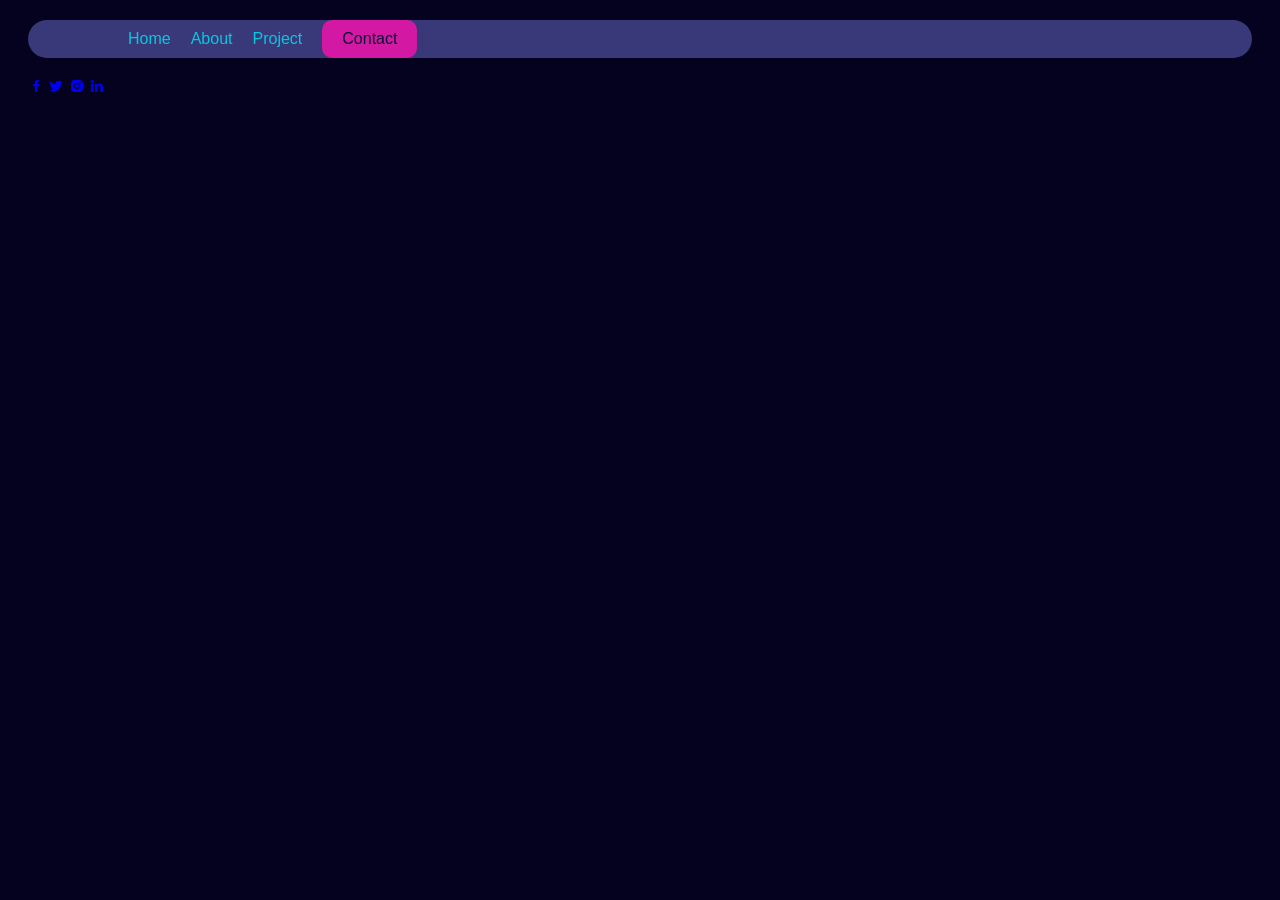
==== index.html @ 76672301 "html32" ====
<!DOCTYPE html>
<html lang="en">
    <head>
        <title>Website</title>
<link rel="stylesheet" href="style.css">
 <link href="https://unpkg.com/boxicons@2.1.4/css/boxicons.min.css" rel="stylesheet">
    <link rel="stylesheet" href="style.css">
    </head>
<Body>
        <header>
     <nav>
            <a class="nav" href="index.html">Home</a>
            <a class="nav" href="about.html">About</a>
            <a class="nav" href="project.html">Project</a>
               <a class="contact-button" href="contact.html">Contact</a>
     </nav>
     </header>
       <main>
            <section class="home" id="home">
                <div class="home-content">
                    <h3></h3>
                    <h1></h1>
                    
                </div>
                <div class="social-media">
                    <a href="#"><i class='bx bxl-facebook'></i></a>
                      <a href="#"><i class='bx bxl-twitter'></i></a>
                        <a href="#"><i class='bx bxl-instagram-alt'></i></a>
                          <a href="#"><i class='bx bxl-linkedin'></i></a>
                </div>
            </section>


        </main>
        




    </Body>
</html>



     

</Body>
</html>
---- style.css ----
*{
    font-family: sans-serif;
}
body{
    background-color: rgb(5, 2, 31);
}
main{
    margin-left: 20px;
    margin-right: 20px;
}
.logo{
    width: 200px;
    height: 200px;
transition: all 0.5ms ease-in-out;
filter: brightness(10%);
}
.logo:hover{
    size-adjust: 50cm;
    filter: brightness(200%);

}
nav{
    display: flex;
    align-items: center;
    margin-right: 50px;
    margin-left: 50px;
    gap: 20px;

}

header{
    display: flex;
    justify-content: space-between;
    align-items: center;
    background-color: rgb(57, 57, 121);
    margin-right: 20px;
    margin-left: 20px;
    margin-top: 20px;
    border-radius: 40px;
    padding-left: 50px;
    padding-right: 50px;


}
.nav{
    color: rgb(8, 199, 224);
    text-decoration: none;
    transition: all 0.4s ease-in-out;


}
.contact-button:hover{
    background-color: rgb(23, 126, 211);
}
.contact-button{
    background-color: rgb(211, 25, 164);
    color:rgb(4, 16, 51);
    padding: 10px 20px;
    border-radius: 10px;
    text-decoration: none;
    transition: all 0.5s ease-in-out;
}
.nav:hover{
    text-decoration: solid;
border-radius: 10px;
padding-right: 20px;
padding-left: 20px;
}
#menu-icon{
    font-size: 3.6rem;
    color: var(--text-color);
    display: none;
}
    
    
    
    
    
    
    
    
    
    
    
    
    
    
    
    ;
}
---- style.css ----
*{
    font-family: sans-serif;
}
body{
    background-color: rgb(5, 2, 31);
}
main{
    margin-left: 20px;
    margin-right: 20px;
}
.logo{
    width: 200px;
    height: 200px;
transition: all 0.5ms ease-in-out;
filter: brightness(10%);
}
.logo:hover{
    size-adjust: 50cm;
    filter: brightness(200%);

}
nav{
    display: flex;
    align-items: center;
    margin-right: 50px;
    margin-left: 50px;
    gap: 20px;

}

header{
    display: flex;
    justify-content: space-between;
    align-items: center;
    background-color: rgb(57, 57, 121);
    margin-right: 20px;
    margin-left: 20px;
    margin-top: 20px;
    border-radius: 40px;
    padding-left: 50px;
    padding-right: 50px;


}
.nav{
    color: rgb(8, 199, 224);
    text-decoration: none;
    transition: all 0.4s ease-in-out;


}
.contact-button:hover{
    background-color: rgb(23, 126, 211);
}
.contact-button{
    background-color: rgb(211, 25, 164);
    color:rgb(4, 16, 51);
    padding: 10px 20px;
    border-radius: 10px;
    text-decoration: none;
    transition: all 0.5s ease-in-out;
}
.nav:hover{
    text-decoration: solid;
border-radius: 10px;
padding-right: 20px;
padding-left: 20px;
}
#menu-icon{
    font-size: 3.6rem;
    color: var(--text-color);
    display: none;
}
    
    
    
    
    
    
    
    
    
    
    
    
    
    
    
    ;
}
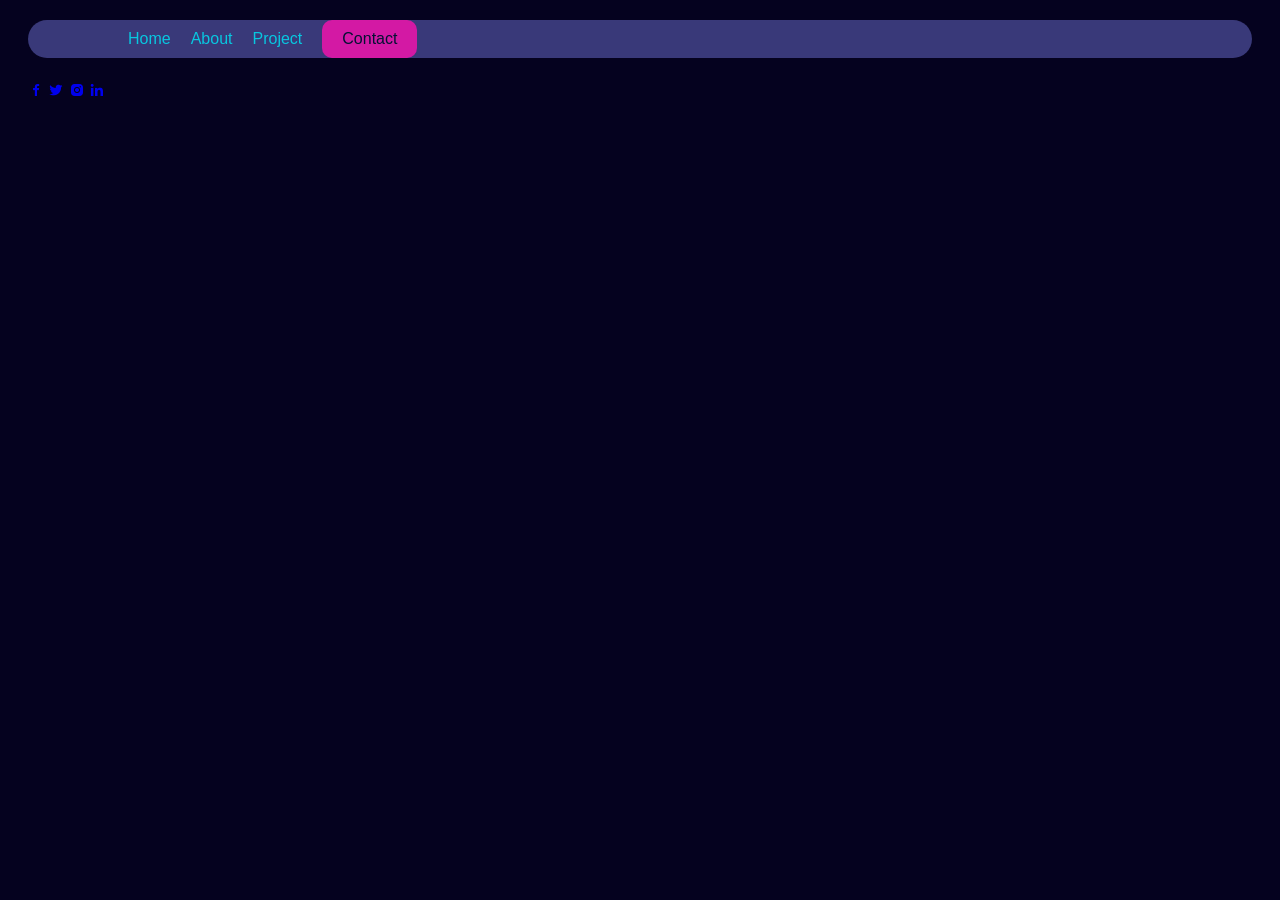
==== commit 42500501: "created the  projects.html and styled,add three images" ====
--- a/index.html
+++ b/index.html
@@ -30,6 +30,8 @@
                 </div>
             </section>
 
+            
+
 
         </main>
         
--- a/style.css
+++ b/style.css
@@ -71,20 +71,55 @@
     color: var(--text-color);
     display: none;
 }
-    
-    
-    
-    
-    
-    
-    
-    
-    
-    
-    
-    
-    
-    
-    
-    ;
+
+ #projects-title{
+    color: rgb(138, 177, 67);
+    text-align: center;
+    margin-top: 50px;
+    font-size: 3rem;
+    font-weight: 20px;
+}
+
+h3{
+    color: rgb(12, 230, 12);
+    font-size: 1.5rem;
+}
+
+p{
+    color: lightgreen;
+}
+
+.project-image{
+    border-radius: 500px;
+    width: 20vw;
+    float:left;
+    margin-right: 10px;
+}
+
+.project-content{
+    display: flex;
+    flex-direction: row;
+}
+
+.project-card{
+    border: 5px solid transparent;
+    border-color: green;
+    margin: 30px;
+    background-color: darkgray;
+    border-radius: 50px;
+    padding: 15px;
+}
+
+.project-card:hover{
+    transform: scale(1.05);
+    box-shadow: 0 10px 20px 0 rgba(0, 255, 0, 0.5);
+    cursor: pointer;
+    transition: all 0.3s ease-in-out;
+    background-color: green;
+    p{
+        color: white;
+    }
+    h3{
+        color: white;
+    }
 }
--- a/style.css
+++ b/style.css
@@ -71,20 +71,55 @@
     color: var(--text-color);
     display: none;
 }
-    
-    
-    
-    
-    
-    
-    
-    
-    
-    
-    
-    
-    
-    
-    
-    ;
+
+ #projects-title{
+    color: rgb(138, 177, 67);
+    text-align: center;
+    margin-top: 50px;
+    font-size: 3rem;
+    font-weight: 20px;
+}
+
+h3{
+    color: rgb(12, 230, 12);
+    font-size: 1.5rem;
+}
+
+p{
+    color: lightgreen;
+}
+
+.project-image{
+    border-radius: 500px;
+    width: 20vw;
+    float:left;
+    margin-right: 10px;
+}
+
+.project-content{
+    display: flex;
+    flex-direction: row;
+}
+
+.project-card{
+    border: 5px solid transparent;
+    border-color: green;
+    margin: 30px;
+    background-color: darkgray;
+    border-radius: 50px;
+    padding: 15px;
+}
+
+.project-card:hover{
+    transform: scale(1.05);
+    box-shadow: 0 10px 20px 0 rgba(0, 255, 0, 0.5);
+    cursor: pointer;
+    transition: all 0.3s ease-in-out;
+    background-color: green;
+    p{
+        color: white;
+    }
+    h3{
+        color: white;
+    }
 }
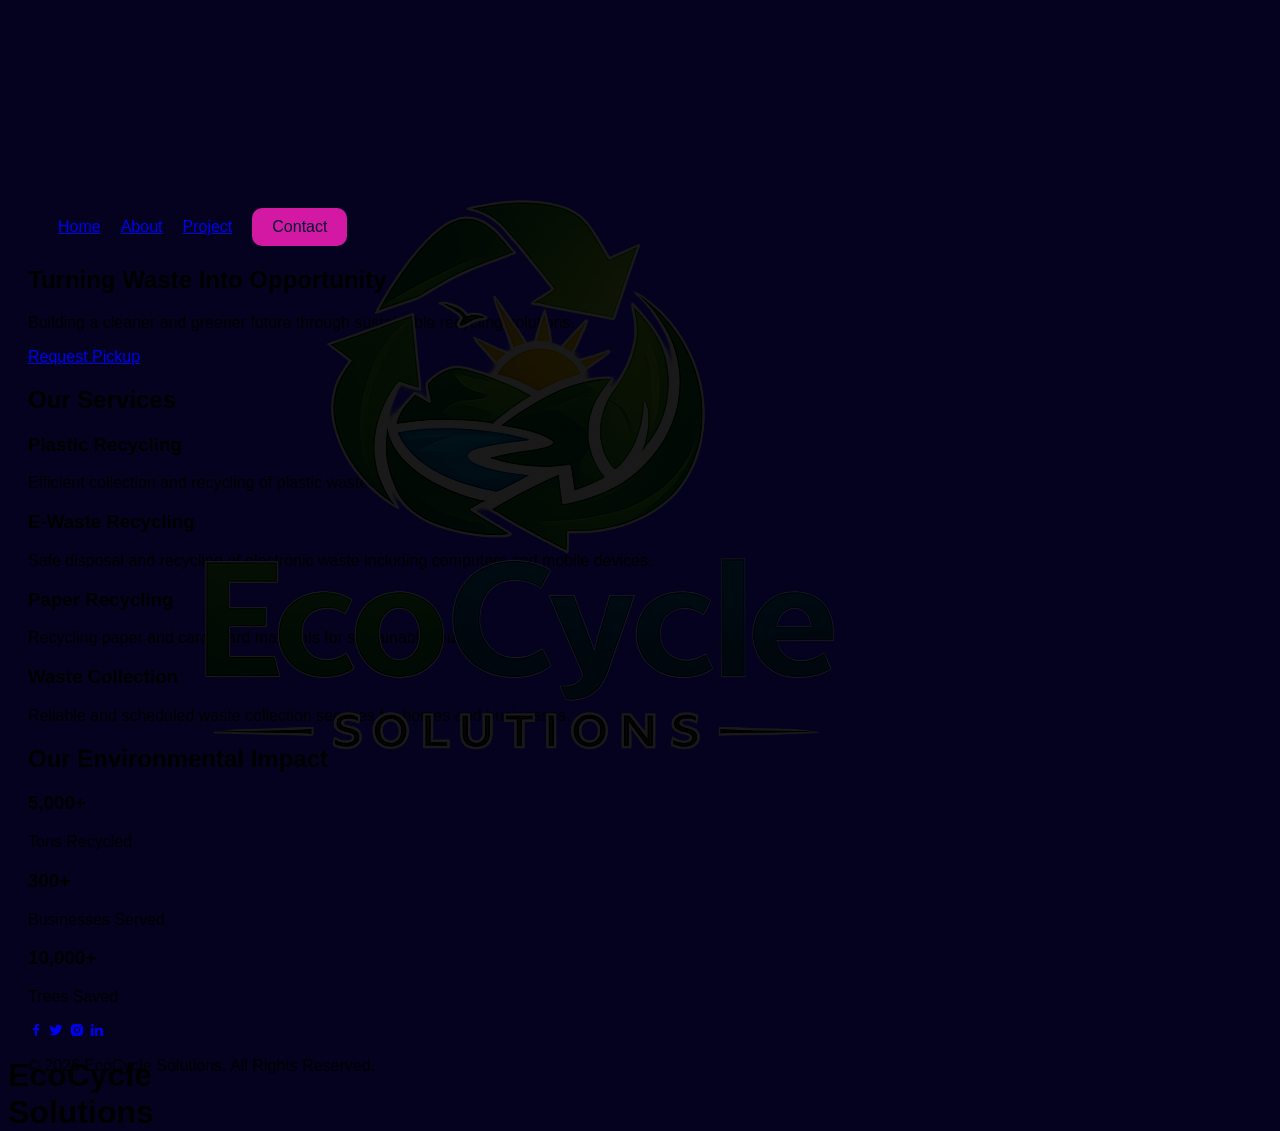
==== commit cc6d8ba7: "gg" ====
--- a/index.html
+++ b/index.html
@@ -1,12 +1,18 @@
 <!DOCTYPE html>
 <html lang="en">
     <head>
-        <title>Website</title>
+        <meta charset="UTF-8">
+    <title>EcoCycle Solutions | Home</title>
+    <meta name="viewport" content="width=device-width, initial-scale=1.0">
 <link rel="stylesheet" href="style.css">
  <link href="https://unpkg.com/boxicons@2.1.4/css/boxicons.min.css" rel="stylesheet">
     <link rel="stylesheet" href="style.css">
     </head>
 <Body>
+     <div class="logo">
+            <img src="logo.png" alt="EcoCycle Solutions Logo">
+            <h1>EcoCycle Solutions</h1>
+        </div>
         <header>
      <nav>
             <a class="nav" href="index.html">Home</a>
@@ -16,35 +22,77 @@
      </nav>
      </header>
        <main>
-            <section class="home" id="home">
-                <div class="home-content">
-                    <h3></h3>
-                    <h1></h1>
+          <section class="hero">
+        <div class="hero-content">
+            <h2>Turning Waste Into Opportunity</h2>
+            <p>Building a cleaner and greener future through sustainable recycling solutions.</p>
+            <a href="contact.html" class="btn">Request Pickup</a>
+        </div>
+    </section>
+
+    <!-- Services Section -->
+    <section class="services">
+        <h2>Our Services</h2>
+        <div class="service-container">
+
+            <div class="service-card">
+                <h3>Plastic Recycling</h3>
+                <p>Efficient collection and recycling of plastic waste to reduce environmental pollution.</p>
+            </div>
+
+            <div class="service-card">
+                <h3>E-Waste Recycling</h3>
+                <p>Safe disposal and recycling of electronic waste including computers and mobile devices.</p>
+            </div>
+
+            <div class="service-card">
+                <h3>Paper Recycling</h3>
+                <p>Recycling paper and cardboard materials for sustainable reuse.</p>
+            </div>
+
+            <div class="service-card">
+                <h3>Waste Collection</h3>
+                <p>Reliable and scheduled waste collection services for homes and businesses.</p>
+            </div>
+
+        </div>
+    </section>
+
+    <!-- Impact Section -->
+    <section class="impact">
+        <h2>Our Environmental Impact</h2>
+        <div class="impact-stats">
+            <div>
+                <h3>5,000+</h3>
+                <p>Tons Recycled</p>
+            </div>
+
+            <div>
+                <h3>300+</h3>
+                <p>Businesses Served</p>
+            </div>
+
+            <div>
+                <h3>10,000+</h3>
+                <p>Trees Saved</p>
+            </div>
+        </div>
+    </section>
+
                     
-                </div>
                 <div class="social-media">
                     <a href="#"><i class='bx bxl-facebook'></i></a>
                       <a href="#"><i class='bx bxl-twitter'></i></a>
                         <a href="#"><i class='bx bxl-instagram-alt'></i></a>
                           <a href="#"><i class='bx bxl-linkedin'></i></a>
-                </div>
+                
+  <footer>
+        <p>&copy; 2026 EcoCycle Solutions. All Rights Reserved.</p>
+    </footer>                    
             </section>
-
-            
 
 
         </main>
-        
-
-
-
-
-    </Body>
-</html>
-
-
-
-     
-
+    
 </Body>
 </html>
--- a/style.css
+++ b/style.css
@@ -27,18 +27,6 @@
     gap: 20px;
 
 }
-
-header{
-    display: flex;
-    justify-content: space-between;
-    align-items: center;
-    background-color: rgb(57, 57, 121);
-    margin-right: 20px;
-    margin-left: 20px;
-    margin-top: 20px;
-    border-radius: 40px;
-    padding-left: 50px;
-    padding-right: 50px;
 
 
 }
@@ -71,55 +59,20 @@
     color: var(--text-color);
     display: none;
 }
-
- #projects-title{
-    color: rgb(138, 177, 67);
-    text-align: center;
-    margin-top: 50px;
-    font-size: 3rem;
-    font-weight: 20px;
-}
-
-h3{
-    color: rgb(12, 230, 12);
-    font-size: 1.5rem;
-}
-
-p{
-    color: lightgreen;
-}
-
-.project-image{
-    border-radius: 500px;
-    width: 20vw;
-    float:left;
-    margin-right: 10px;
-}
-
-.project-content{
-    display: flex;
-    flex-direction: row;
-}
-
-.project-card{
-    border: 5px solid transparent;
-    border-color: green;
-    margin: 30px;
-    background-color: darkgray;
-    border-radius: 50px;
-    padding: 15px;
-}
-
-.project-card:hover{
-    transform: scale(1.05);
-    box-shadow: 0 10px 20px 0 rgba(0, 255, 0, 0.5);
-    cursor: pointer;
-    transition: all 0.3s ease-in-out;
-    background-color: green;
-    p{
-        color: white;
-    }
-    h3{
-        color: white;
-    }
+    
+    
+    
+    
+    
+    
+    
+    
+    
+    
+    
+    
+    
+    
+    
+    ;
 }
--- a/style.css
+++ b/style.css
@@ -27,18 +27,6 @@
     gap: 20px;
 
 }
-
-header{
-    display: flex;
-    justify-content: space-between;
-    align-items: center;
-    background-color: rgb(57, 57, 121);
-    margin-right: 20px;
-    margin-left: 20px;
-    margin-top: 20px;
-    border-radius: 40px;
-    padding-left: 50px;
-    padding-right: 50px;
 
 
 }
@@ -71,55 +59,20 @@
     color: var(--text-color);
     display: none;
 }
-
- #projects-title{
-    color: rgb(138, 177, 67);
-    text-align: center;
-    margin-top: 50px;
-    font-size: 3rem;
-    font-weight: 20px;
-}
-
-h3{
-    color: rgb(12, 230, 12);
-    font-size: 1.5rem;
-}
-
-p{
-    color: lightgreen;
-}
-
-.project-image{
-    border-radius: 500px;
-    width: 20vw;
-    float:left;
-    margin-right: 10px;
-}
-
-.project-content{
-    display: flex;
-    flex-direction: row;
-}
-
-.project-card{
-    border: 5px solid transparent;
-    border-color: green;
-    margin: 30px;
-    background-color: darkgray;
-    border-radius: 50px;
-    padding: 15px;
-}
-
-.project-card:hover{
-    transform: scale(1.05);
-    box-shadow: 0 10px 20px 0 rgba(0, 255, 0, 0.5);
-    cursor: pointer;
-    transition: all 0.3s ease-in-out;
-    background-color: green;
-    p{
-        color: white;
-    }
-    h3{
-        color: white;
-    }
+    
+    
+    
+    
+    
+    
+    
+    
+    
+    
+    
+    
+    
+    
+    
+    ;
 }
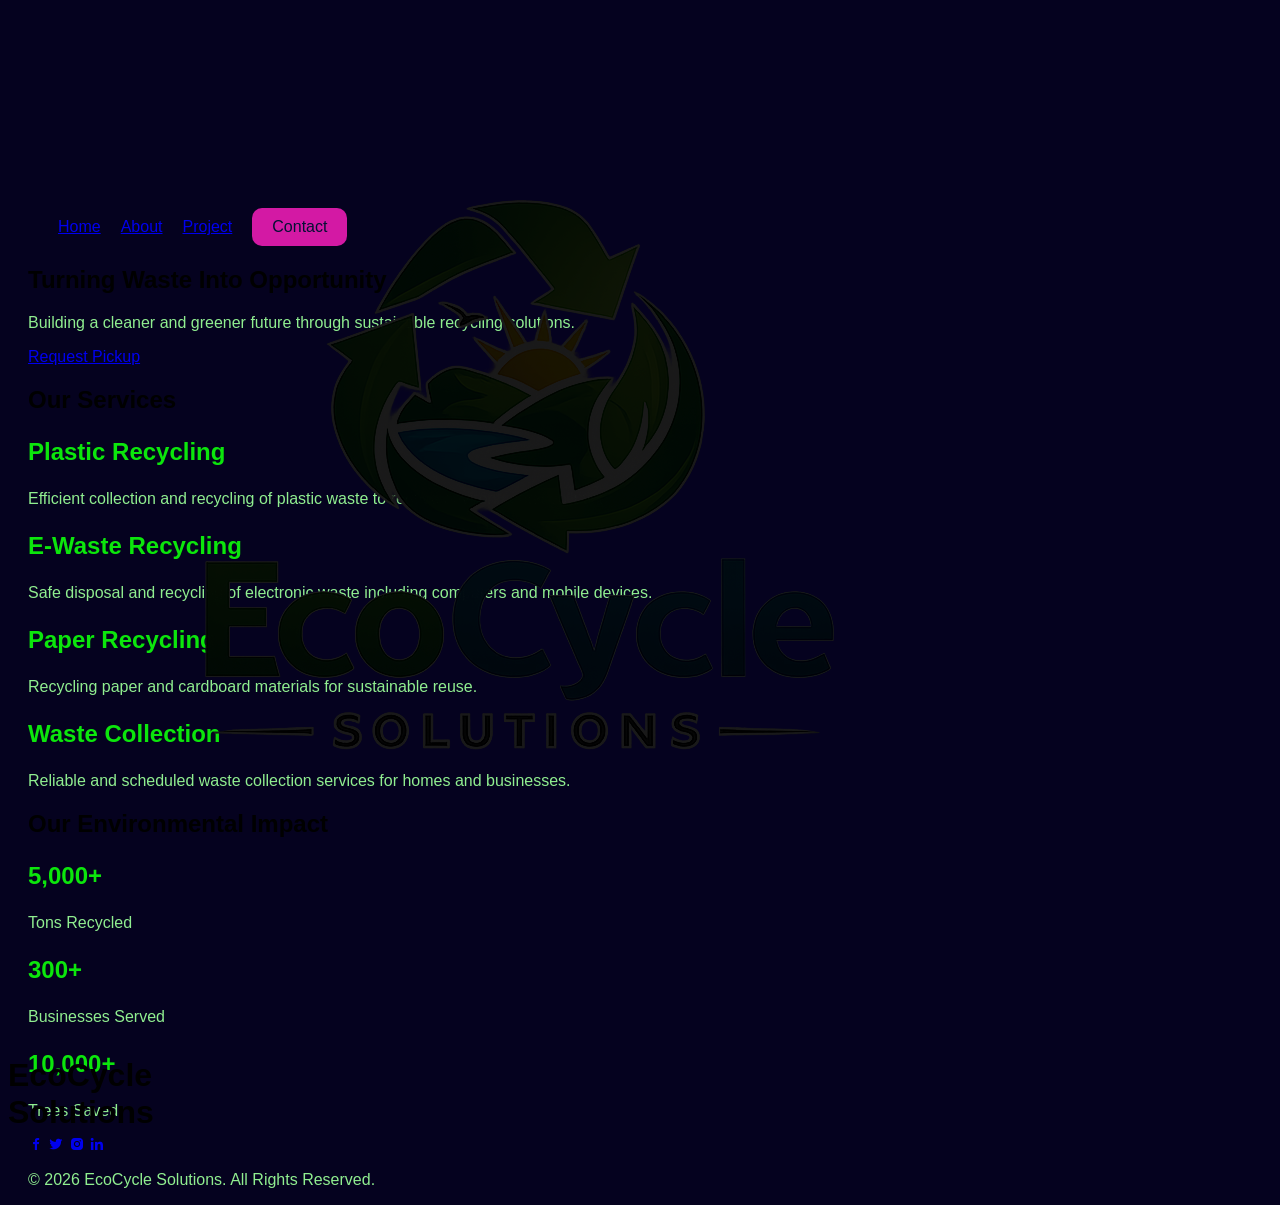
==== commit 49ef37d1: "Merge branch 'main' of https://github.com/Stan2wavyy-XSET/website" ====
--- a/index.html
+++ b/index.html
@@ -91,6 +91,8 @@
     </footer>                    
             </section>
 
+            
+
 
         </main>
     
--- a/style.css
+++ b/style.css
@@ -59,20 +59,55 @@
     color: var(--text-color);
     display: none;
 }
-    
-    
-    
-    
-    
-    
-    
-    
-    
-    
-    
-    
-    
-    
-    
-    ;
+
+ #projects-title{
+    color: rgb(138, 177, 67);
+    text-align: center;
+    margin-top: 50px;
+    font-size: 3rem;
+    font-weight: 20px;
+}
+
+h3{
+    color: rgb(12, 230, 12);
+    font-size: 1.5rem;
+}
+
+p{
+    color: lightgreen;
+}
+
+.project-image{
+    border-radius: 500px;
+    width: 20vw;
+    float:left;
+    margin-right: 10px;
+}
+
+.project-content{
+    display: flex;
+    flex-direction: row;
+}
+
+.project-card{
+    border: 5px solid transparent;
+    border-color: green;
+    margin: 30px;
+    background-color: darkgray;
+    border-radius: 50px;
+    padding: 15px;
+}
+
+.project-card:hover{
+    transform: scale(1.05);
+    box-shadow: 0 10px 20px 0 rgba(0, 255, 0, 0.5);
+    cursor: pointer;
+    transition: all 0.3s ease-in-out;
+    background-color: green;
+    p{
+        color: white;
+    }
+    h3{
+        color: white;
+    }
 }
--- a/style.css
+++ b/style.css
@@ -59,20 +59,55 @@
     color: var(--text-color);
     display: none;
 }
-    
-    
-    
-    
-    
-    
-    
-    
-    
-    
-    
-    
-    
-    
-    
-    ;
+
+ #projects-title{
+    color: rgb(138, 177, 67);
+    text-align: center;
+    margin-top: 50px;
+    font-size: 3rem;
+    font-weight: 20px;
+}
+
+h3{
+    color: rgb(12, 230, 12);
+    font-size: 1.5rem;
+}
+
+p{
+    color: lightgreen;
+}
+
+.project-image{
+    border-radius: 500px;
+    width: 20vw;
+    float:left;
+    margin-right: 10px;
+}
+
+.project-content{
+    display: flex;
+    flex-direction: row;
+}
+
+.project-card{
+    border: 5px solid transparent;
+    border-color: green;
+    margin: 30px;
+    background-color: darkgray;
+    border-radius: 50px;
+    padding: 15px;
+}
+
+.project-card:hover{
+    transform: scale(1.05);
+    box-shadow: 0 10px 20px 0 rgba(0, 255, 0, 0.5);
+    cursor: pointer;
+    transition: all 0.3s ease-in-out;
+    background-color: green;
+    p{
+        color: white;
+    }
+    h3{
+        color: white;
+    }
 }
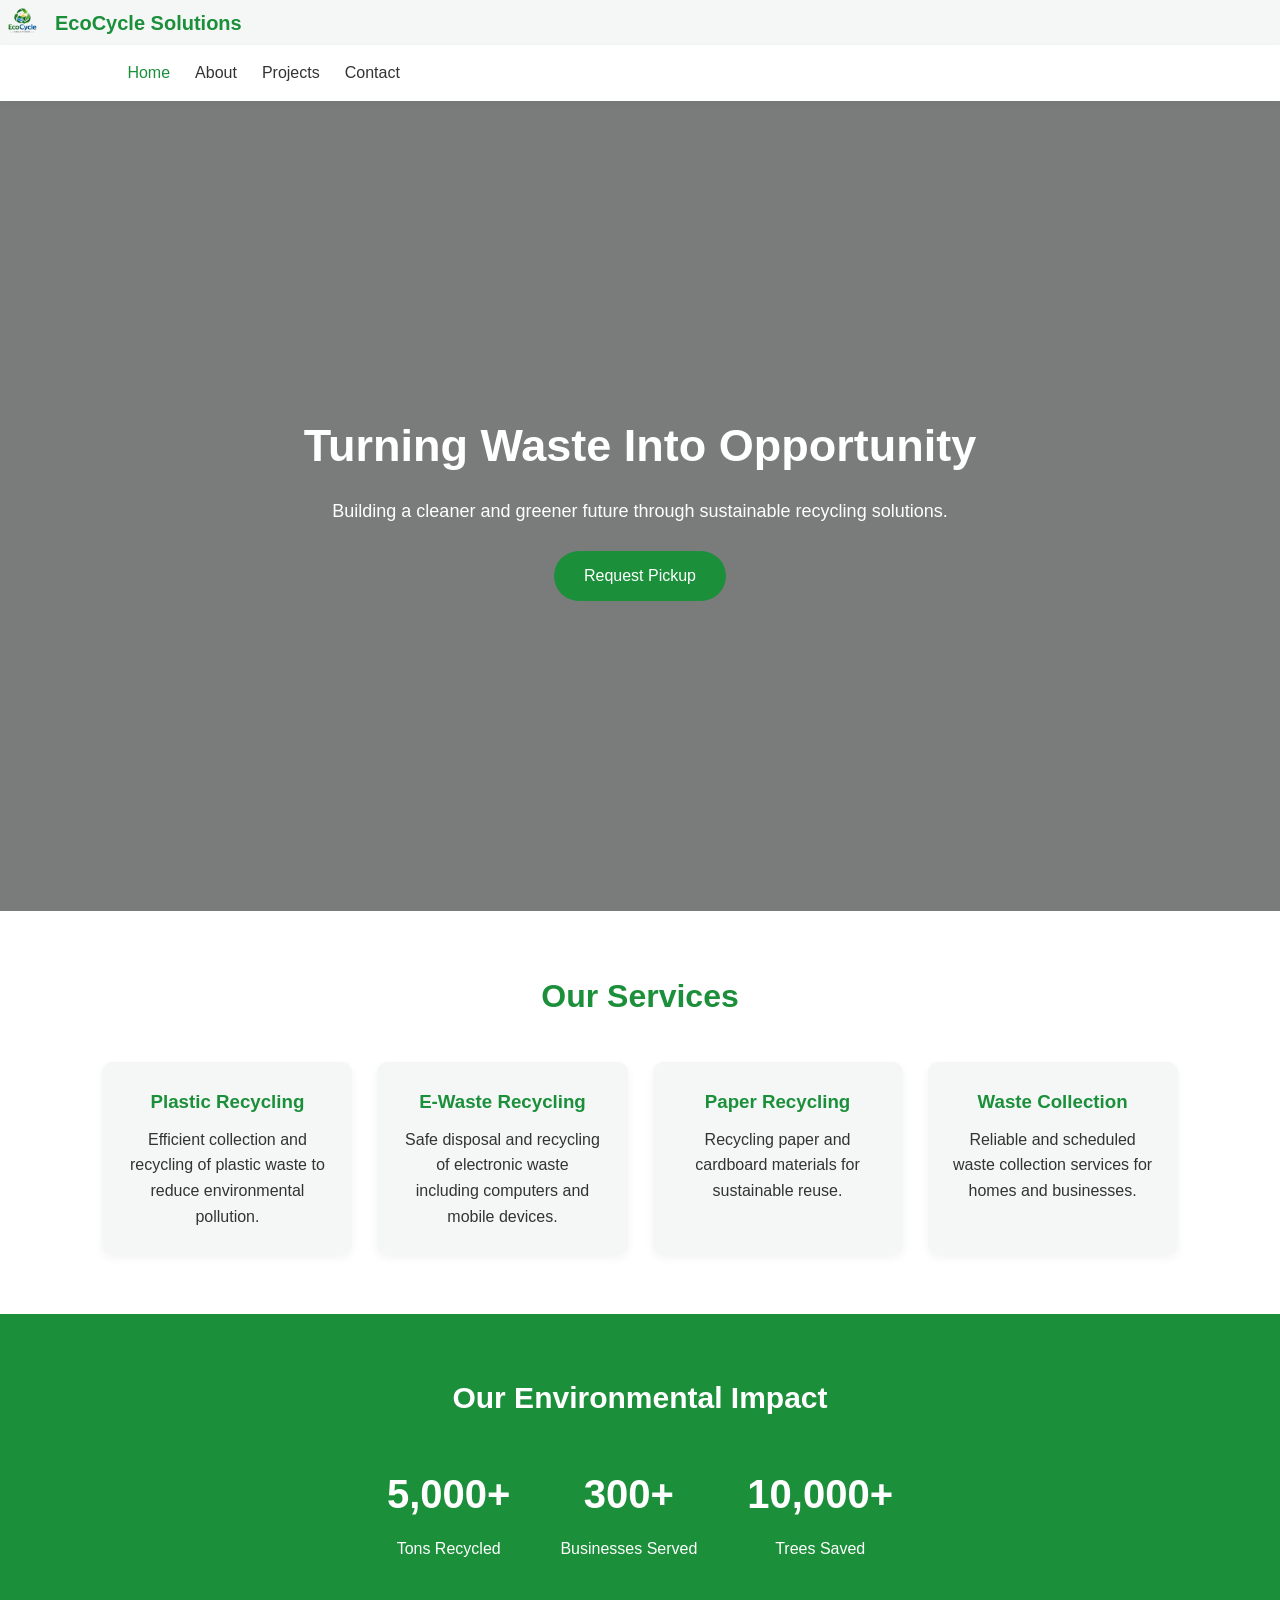
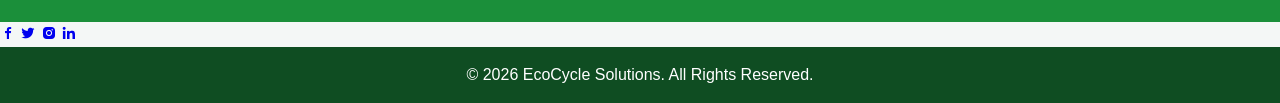
==== commit ce547dba: "f" ====
--- a/index.html
+++ b/index.html
@@ -14,12 +14,14 @@
             <h1>EcoCycle Solutions</h1>
         </div>
         <header>
-     <nav>
-            <a class="nav" href="index.html">Home</a>
-            <a class="nav" href="about.html">About</a>
-            <a class="nav" href="project.html">Project</a>
-               <a class="contact-button" href="contact.html">Contact</a>
-     </nav>
+    <nav>
+            <ul>
+                <li><a href="index.html" class="active">Home</a></li>
+                <li><a href="about.html">About</a></li>
+                <li><a href="projects.html">Projects</a></li>
+                <li><a href="contact.html">Contact</a></li>
+            </ul>
+        </nav>
      </header>
        <main>
           <section class="hero">
--- a/style.css
+++ b/style.css
@@ -1,113 +1,186 @@
-*{
-    font-family: sans-serif;
+/* Reset */
+* {
+    margin: 0;
+    padding: 0;
+    box-sizing: border-box;
+    font-family: 'Segoe UI', sans-serif;
 }
-body{
-    background-color: rgb(5, 2, 31);
+
+/* Body */
+body {
+    line-height: 1.6;
+    background-color: #f4f7f6;
+    color: #333;
 }
-main{
-    margin-left: 20px;
-    margin-right: 20px;
+
+/* Header */
+header {
+    display: flex;
+    justify-content: space-between;
+    align-items: center;
+    padding: 15px 8%;
+    background: #ffffff;
+    box-shadow: 0 2px 8px rgba(0,0,0,0.05);
+    position: sticky;
+    top: 0;
+    z-index: 1000;
 }
-.logo{
-    width: 200px;
-    height: 200px;
-transition: all 0.5ms ease-in-out;
-filter: brightness(10%);
-}
-.logo:hover{
-    size-adjust: 50cm;
-    filter: brightness(200%);
 
-}
-nav{
+.logo {
     display: flex;
     align-items: center;
-    margin-right: 50px;
-    margin-left: 50px;
-    gap: 20px;
-
 }
 
-
-}
-.nav{
-    color: rgb(8, 199, 224);
-    text-decoration: none;
-    transition: all 0.4s ease-in-out;
-
-
-}
-.contact-button:hover{
-    background-color: rgb(23, 126, 211);
-}
-.contact-button{
-    background-color: rgb(211, 25, 164);
-    color:rgb(4, 16, 51);
-    padding: 10px 20px;
-    border-radius: 10px;
-    text-decoration: none;
-    transition: all 0.5s ease-in-out;
-}
-.nav:hover{
-    text-decoration: solid;
-border-radius: 10px;
-padding-right: 20px;
-padding-left: 20px;
-}
-#menu-icon{
-    font-size: 3.6rem;
-    color: var(--text-color);
-    display: none;
-}
-
- #projects-title{
-    color: rgb(138, 177, 67);
-    text-align: center;
-    margin-top: 50px;
-    font-size: 3rem;
-    font-weight: 20px;
-}
-
-h3{
-    color: rgb(12, 230, 12);
-    font-size: 1.5rem;
-}
-
-p{
-    color: lightgreen;
-}
-
-.project-image{
-    border-radius: 500px;
-    width: 20vw;
-    float:left;
+.logo img {
+    width: 45px;
     margin-right: 10px;
 }
 
-.project-content{
-    display: flex;
-    flex-direction: row;
+.logo h1 {
+    font-size: 20px;
+    color: #1b8f3a;
 }
 
-.project-card{
-    border: 5px solid transparent;
-    border-color: green;
-    margin: 30px;
-    background-color: darkgray;
-    border-radius: 50px;
+nav ul {
+    list-style: none;
+    display: flex;
+}
+
+nav ul li {
+    margin-left: 25px;
+}
+
+nav ul li a {
+    text-decoration: none;
+    color: #333;
+    font-weight: 500;
+    transition: 0.3s;
+}
+
+nav ul li a:hover,
+nav ul li a.active {
+    color: #1b8f3a;
+}
+
+/* Hero Section */
+.hero {
+    height: 90vh;
+    background: linear-gradient(rgba(0,0,0,0.5), rgba(0,0,0,0.5)),
+                url('https://images.unsplash.com/photo-1581091870627-3b5de7a63a3d') center/cover no-repeat;
+    display: flex;
+    justify-content: center;
+    align-items: center;
+    text-align: center;
+    color: white;
+    padding: 20px;
+}
+
+.hero-content h2 {
+    font-size: 45px;
+    margin-bottom: 15px;
+}
+
+.hero-content p {
+    font-size: 18px;
+    margin-bottom: 25px;
+}
+
+.btn {
+    display: inline-block;
+    padding: 12px 30px;
+    background: #1b8f3a;
+    color: white;
+    text-decoration: none;
+    border-radius: 30px;
+    transition: 0.3s;
+}
+
+.btn:hover {
+    background: #14692b;
+}
+
+/* Services */
+.services {
+    padding: 60px 8%;
+    text-align: center;
+    background: #ffffff;
+}
+
+.services h2 {
+    margin-bottom: 40px;
+    font-size: 32px;
+    color: #1b8f3a;
+}
+
+.service-container {
+    display: grid;
+    grid-template-columns: repeat(auto-fit, minmax(250px, 1fr));
+    gap: 25px;
+}
+
+.service-card {
+    background: #f4f7f6;
+    padding: 25px;
+    border-radius: 10px;
+    transition: 0.3s;
+    box-shadow: 0 4px 10px rgba(0,0,0,0.05);
+}
+
+.service-card:hover {
+    transform: translateY(-8px);
+}
+
+.service-card h3 {
+    margin-bottom: 10px;
+    color: #1b8f3a;
+}
+
+.impact {
+    padding: 60px 8%;
+    background: #1b8f3a;
+    color: white;
+    text-align: center;
+}
+
+.impact h2 {
+    margin-bottom: 40px;
+    font-size: 30px;
+}
+
+.impact-stats {
+    display: flex;
+    justify-content: center;
+    gap: 50px;
+    flex-wrap: wrap;
+}
+
+.impact-stats div h3 {
+    font-size: 40px;
+    margin-bottom: 10px;
+}
+
+footer {
+    background: #0f4d22;
+    color: white;
+    text-align: center;
     padding: 15px;
 }
 
-.project-card:hover{
-    transform: scale(1.05);
-    box-shadow: 0 10px 20px 0 rgba(0, 255, 0, 0.5);
-    cursor: pointer;
-    transition: all 0.3s ease-in-out;
-    background-color: green;
-    p{
-        color: white;
+@media (max-width: 768px) {
+    .hero-content h2 {
+        font-size: 30px;
     }
-    h3{
-        color: white;
+
+    header {
+        flex-direction: column;
     }
-}+
+    nav ul {
+        margin-top: 10px;
+    }
+
+    .impact-stats {
+        flex-direction: column;
+        gap: 25px;
+    }
+}
--- a/style.css
+++ b/style.css
@@ -1,113 +1,186 @@
-*{
-    font-family: sans-serif;
+/* Reset */
+* {
+    margin: 0;
+    padding: 0;
+    box-sizing: border-box;
+    font-family: 'Segoe UI', sans-serif;
 }
-body{
-    background-color: rgb(5, 2, 31);
+
+/* Body */
+body {
+    line-height: 1.6;
+    background-color: #f4f7f6;
+    color: #333;
 }
-main{
-    margin-left: 20px;
-    margin-right: 20px;
+
+/* Header */
+header {
+    display: flex;
+    justify-content: space-between;
+    align-items: center;
+    padding: 15px 8%;
+    background: #ffffff;
+    box-shadow: 0 2px 8px rgba(0,0,0,0.05);
+    position: sticky;
+    top: 0;
+    z-index: 1000;
 }
-.logo{
-    width: 200px;
-    height: 200px;
-transition: all 0.5ms ease-in-out;
-filter: brightness(10%);
-}
-.logo:hover{
-    size-adjust: 50cm;
-    filter: brightness(200%);
 
-}
-nav{
+.logo {
     display: flex;
     align-items: center;
-    margin-right: 50px;
-    margin-left: 50px;
-    gap: 20px;
-
 }
 
-
-}
-.nav{
-    color: rgb(8, 199, 224);
-    text-decoration: none;
-    transition: all 0.4s ease-in-out;
-
-
-}
-.contact-button:hover{
-    background-color: rgb(23, 126, 211);
-}
-.contact-button{
-    background-color: rgb(211, 25, 164);
-    color:rgb(4, 16, 51);
-    padding: 10px 20px;
-    border-radius: 10px;
-    text-decoration: none;
-    transition: all 0.5s ease-in-out;
-}
-.nav:hover{
-    text-decoration: solid;
-border-radius: 10px;
-padding-right: 20px;
-padding-left: 20px;
-}
-#menu-icon{
-    font-size: 3.6rem;
-    color: var(--text-color);
-    display: none;
-}
-
- #projects-title{
-    color: rgb(138, 177, 67);
-    text-align: center;
-    margin-top: 50px;
-    font-size: 3rem;
-    font-weight: 20px;
-}
-
-h3{
-    color: rgb(12, 230, 12);
-    font-size: 1.5rem;
-}
-
-p{
-    color: lightgreen;
-}
-
-.project-image{
-    border-radius: 500px;
-    width: 20vw;
-    float:left;
+.logo img {
+    width: 45px;
     margin-right: 10px;
 }
 
-.project-content{
-    display: flex;
-    flex-direction: row;
+.logo h1 {
+    font-size: 20px;
+    color: #1b8f3a;
 }
 
-.project-card{
-    border: 5px solid transparent;
-    border-color: green;
-    margin: 30px;
-    background-color: darkgray;
-    border-radius: 50px;
+nav ul {
+    list-style: none;
+    display: flex;
+}
+
+nav ul li {
+    margin-left: 25px;
+}
+
+nav ul li a {
+    text-decoration: none;
+    color: #333;
+    font-weight: 500;
+    transition: 0.3s;
+}
+
+nav ul li a:hover,
+nav ul li a.active {
+    color: #1b8f3a;
+}
+
+/* Hero Section */
+.hero {
+    height: 90vh;
+    background: linear-gradient(rgba(0,0,0,0.5), rgba(0,0,0,0.5)),
+                url('https://images.unsplash.com/photo-1581091870627-3b5de7a63a3d') center/cover no-repeat;
+    display: flex;
+    justify-content: center;
+    align-items: center;
+    text-align: center;
+    color: white;
+    padding: 20px;
+}
+
+.hero-content h2 {
+    font-size: 45px;
+    margin-bottom: 15px;
+}
+
+.hero-content p {
+    font-size: 18px;
+    margin-bottom: 25px;
+}
+
+.btn {
+    display: inline-block;
+    padding: 12px 30px;
+    background: #1b8f3a;
+    color: white;
+    text-decoration: none;
+    border-radius: 30px;
+    transition: 0.3s;
+}
+
+.btn:hover {
+    background: #14692b;
+}
+
+/* Services */
+.services {
+    padding: 60px 8%;
+    text-align: center;
+    background: #ffffff;
+}
+
+.services h2 {
+    margin-bottom: 40px;
+    font-size: 32px;
+    color: #1b8f3a;
+}
+
+.service-container {
+    display: grid;
+    grid-template-columns: repeat(auto-fit, minmax(250px, 1fr));
+    gap: 25px;
+}
+
+.service-card {
+    background: #f4f7f6;
+    padding: 25px;
+    border-radius: 10px;
+    transition: 0.3s;
+    box-shadow: 0 4px 10px rgba(0,0,0,0.05);
+}
+
+.service-card:hover {
+    transform: translateY(-8px);
+}
+
+.service-card h3 {
+    margin-bottom: 10px;
+    color: #1b8f3a;
+}
+
+.impact {
+    padding: 60px 8%;
+    background: #1b8f3a;
+    color: white;
+    text-align: center;
+}
+
+.impact h2 {
+    margin-bottom: 40px;
+    font-size: 30px;
+}
+
+.impact-stats {
+    display: flex;
+    justify-content: center;
+    gap: 50px;
+    flex-wrap: wrap;
+}
+
+.impact-stats div h3 {
+    font-size: 40px;
+    margin-bottom: 10px;
+}
+
+footer {
+    background: #0f4d22;
+    color: white;
+    text-align: center;
     padding: 15px;
 }
 
-.project-card:hover{
-    transform: scale(1.05);
-    box-shadow: 0 10px 20px 0 rgba(0, 255, 0, 0.5);
-    cursor: pointer;
-    transition: all 0.3s ease-in-out;
-    background-color: green;
-    p{
-        color: white;
+@media (max-width: 768px) {
+    .hero-content h2 {
+        font-size: 30px;
     }
-    h3{
-        color: white;
+
+    header {
+        flex-direction: column;
     }
-}+
+    nav ul {
+        margin-top: 10px;
+    }
+
+    .impact-stats {
+        flex-direction: column;
+        gap: 25px;
+    }
+}
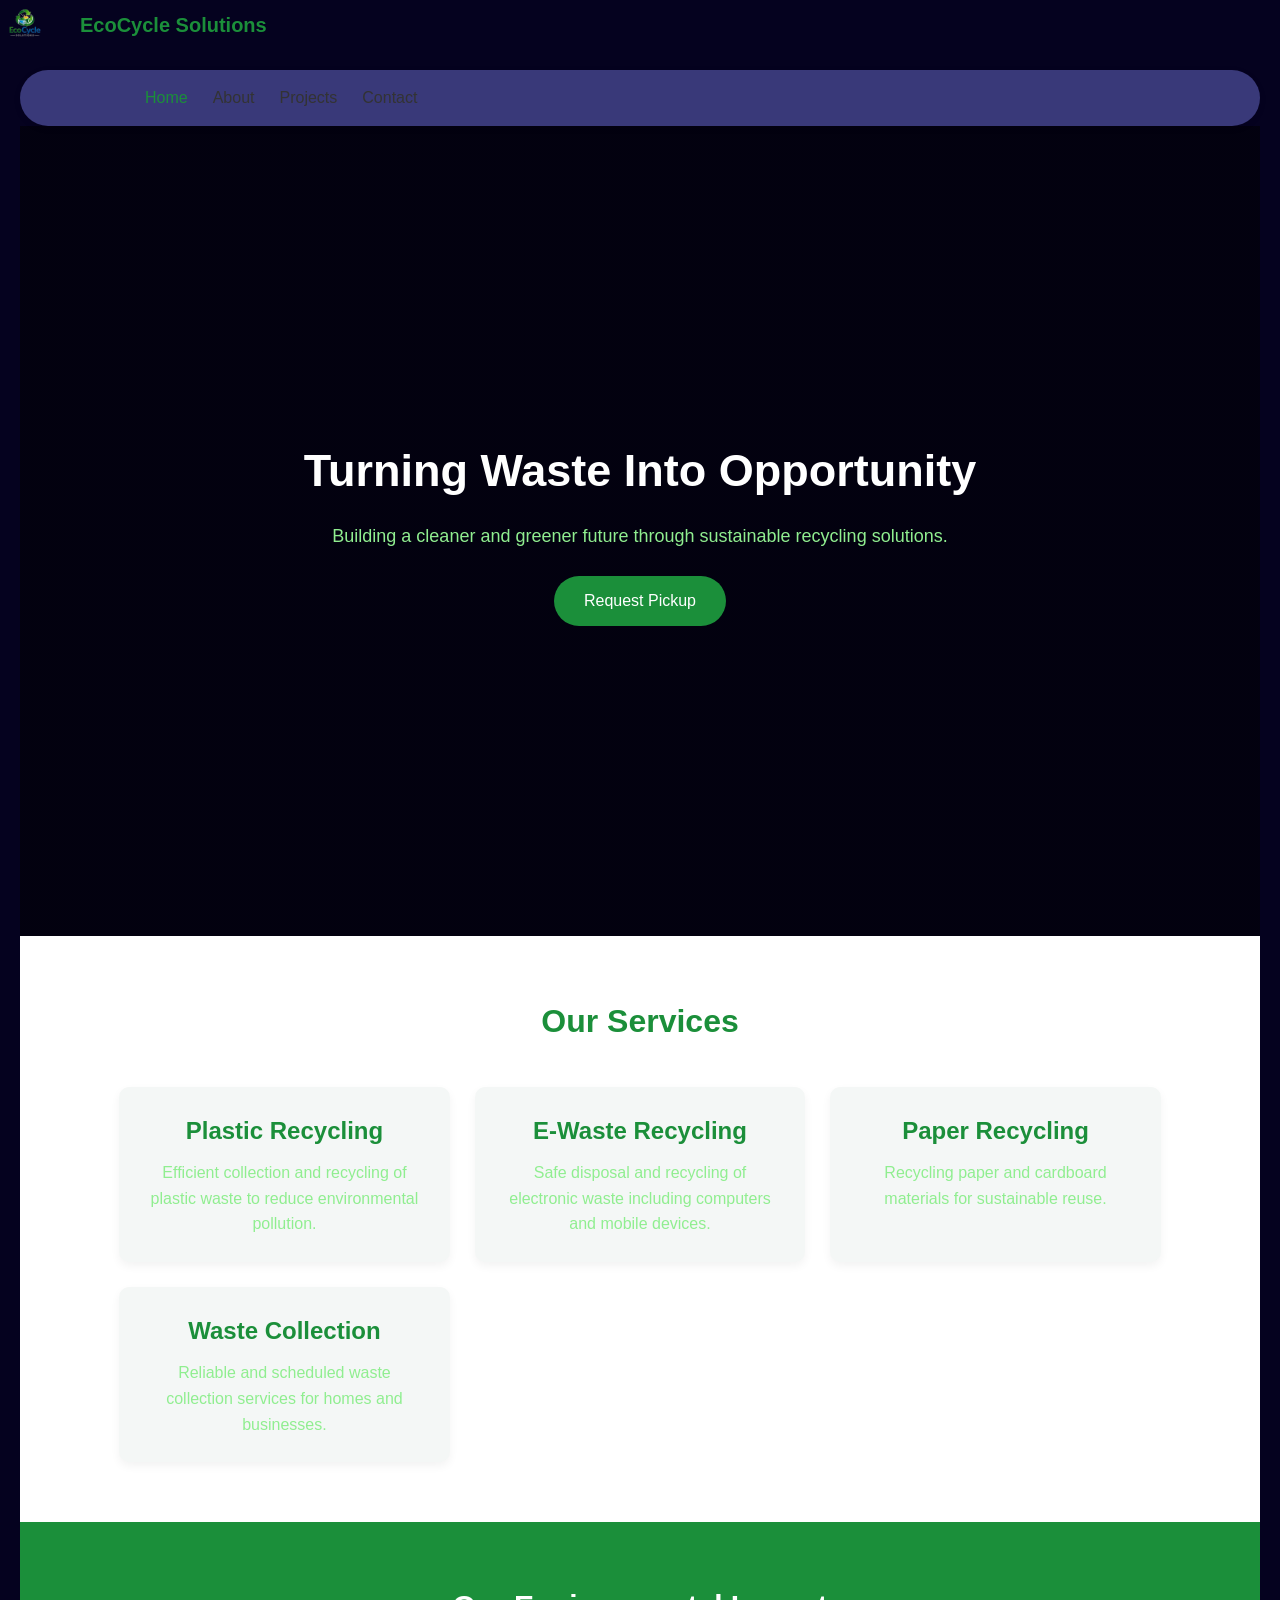
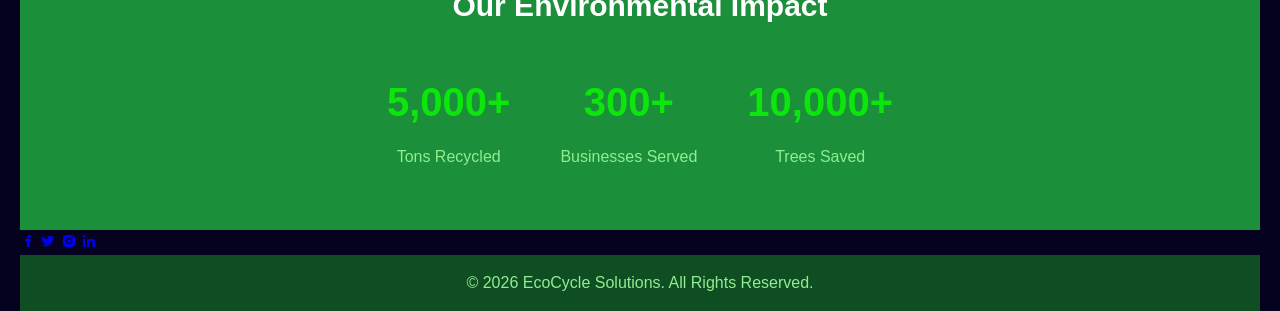
==== commit 33df9b5a: "deletion and logo changes" ====
--- a/index.html
+++ b/index.html
@@ -10,7 +10,7 @@
     </head>
 <Body>
      <div class="logo">
-            <img src="logo.png" alt="EcoCycle Solutions Logo">
+            <img src="images/logo.png" alt="EcoCycle Solutions Logo">
             <h1>EcoCycle Solutions</h1>
         </div>
         <header>
@@ -93,6 +93,7 @@
     </footer>                    
             </section>
 
+
             
 
 
--- a/style.css
+++ b/style.css
@@ -32,8 +32,8 @@
 }
 
 .logo img {
-    width: 45px;
-    margin-right: 10px;
+    width: 50px;
+    margin-right: 30px;
 }
 
 .logo h1 {
@@ -184,3 +184,123 @@
         gap: 25px;
     }
 }
+*{
+    font-family: sans-serif;
+}
+body{
+    background-color: rgb(5, 2, 31);
+}
+main{
+    margin-left: 20px;
+    margin-right: 20px;
+}
+
+
+
+
+
+nav{
+    display: flex;
+    align-items: center;
+    margin-right: 50px;
+    margin-left: 50px;
+    gap: 20px;
+
+}
+
+header{
+    display: flex;
+    justify-content: space-between;
+    align-items: center;
+    background-color: rgb(57, 57, 121);
+    margin-right: 20px;
+    margin-left: 20px;
+    margin-top: 20px;
+    border-radius: 40px;
+    padding-left: 50px;
+    padding-right: 50px;
+
+
+}
+.nav{
+    color: rgb(8, 199, 224);
+    text-decoration: none;
+    transition: all 0.4s ease-in-out;
+
+
+}
+.contact-button:hover{
+    background-color: rgb(23, 126, 211);
+}
+.contact-button{
+    background-color: rgb(211, 25, 164);
+    color:rgb(4, 16, 51);
+    padding: 10px 20px;
+    border-radius: 10px;
+    text-decoration: none;
+    transition: all 0.5s ease-in-out;
+}
+.nav:hover{
+    text-decoration: solid;
+border-radius: 10px;
+padding-right: 20px;
+padding-left: 20px;
+}
+#menu-icon{
+    font-size: 3.6rem;
+    color: var(--text-color);
+    display: none;
+}
+
+ #projects-title{
+    color: rgb(138, 177, 67);
+    text-align: center;
+    margin-top: 50px;
+    font-size: 3rem;
+    font-weight: 20px;
+}
+
+h3{
+    color: rgb(12, 230, 12);
+    font-size: 1.5rem;
+}
+
+p{
+    color: lightgreen;
+}
+
+.project-image{
+    border-radius: 500px;
+    width: 20vw;
+    float:left;
+    margin-right: 10px;
+}
+
+.project-content{
+    display: flex;
+    flex-direction: row;
+}
+
+.project-card{
+    border: 5px solid transparent;
+    border-color: green;
+    margin: 30px;
+    background-color: darkgray;
+    border-radius: 50px;
+    padding: 15px;
+}
+
+.project-card:hover{
+    transform: scale(1.05);
+    box-shadow: 0 10px 20px 0 rgba(0, 255, 0, 0.5);
+    cursor: pointer;
+    transition: all 0.3s ease-in-out;
+    background-color: green;
+    p{
+        color: white;
+    }
+    h3{
+        color: white;
+ 
+    }
+}
--- a/style.css
+++ b/style.css
@@ -32,8 +32,8 @@
 }
 
 .logo img {
-    width: 45px;
-    margin-right: 10px;
+    width: 50px;
+    margin-right: 30px;
 }
 
 .logo h1 {
@@ -184,3 +184,123 @@
         gap: 25px;
     }
 }
+*{
+    font-family: sans-serif;
+}
+body{
+    background-color: rgb(5, 2, 31);
+}
+main{
+    margin-left: 20px;
+    margin-right: 20px;
+}
+
+
+
+
+
+nav{
+    display: flex;
+    align-items: center;
+    margin-right: 50px;
+    margin-left: 50px;
+    gap: 20px;
+
+}
+
+header{
+    display: flex;
+    justify-content: space-between;
+    align-items: center;
+    background-color: rgb(57, 57, 121);
+    margin-right: 20px;
+    margin-left: 20px;
+    margin-top: 20px;
+    border-radius: 40px;
+    padding-left: 50px;
+    padding-right: 50px;
+
+
+}
+.nav{
+    color: rgb(8, 199, 224);
+    text-decoration: none;
+    transition: all 0.4s ease-in-out;
+
+
+}
+.contact-button:hover{
+    background-color: rgb(23, 126, 211);
+}
+.contact-button{
+    background-color: rgb(211, 25, 164);
+    color:rgb(4, 16, 51);
+    padding: 10px 20px;
+    border-radius: 10px;
+    text-decoration: none;
+    transition: all 0.5s ease-in-out;
+}
+.nav:hover{
+    text-decoration: solid;
+border-radius: 10px;
+padding-right: 20px;
+padding-left: 20px;
+}
+#menu-icon{
+    font-size: 3.6rem;
+    color: var(--text-color);
+    display: none;
+}
+
+ #projects-title{
+    color: rgb(138, 177, 67);
+    text-align: center;
+    margin-top: 50px;
+    font-size: 3rem;
+    font-weight: 20px;
+}
+
+h3{
+    color: rgb(12, 230, 12);
+    font-size: 1.5rem;
+}
+
+p{
+    color: lightgreen;
+}
+
+.project-image{
+    border-radius: 500px;
+    width: 20vw;
+    float:left;
+    margin-right: 10px;
+}
+
+.project-content{
+    display: flex;
+    flex-direction: row;
+}
+
+.project-card{
+    border: 5px solid transparent;
+    border-color: green;
+    margin: 30px;
+    background-color: darkgray;
+    border-radius: 50px;
+    padding: 15px;
+}
+
+.project-card:hover{
+    transform: scale(1.05);
+    box-shadow: 0 10px 20px 0 rgba(0, 255, 0, 0.5);
+    cursor: pointer;
+    transition: all 0.3s ease-in-out;
+    background-color: green;
+    p{
+        color: white;
+    }
+    h3{
+        color: white;
+ 
+    }
+}
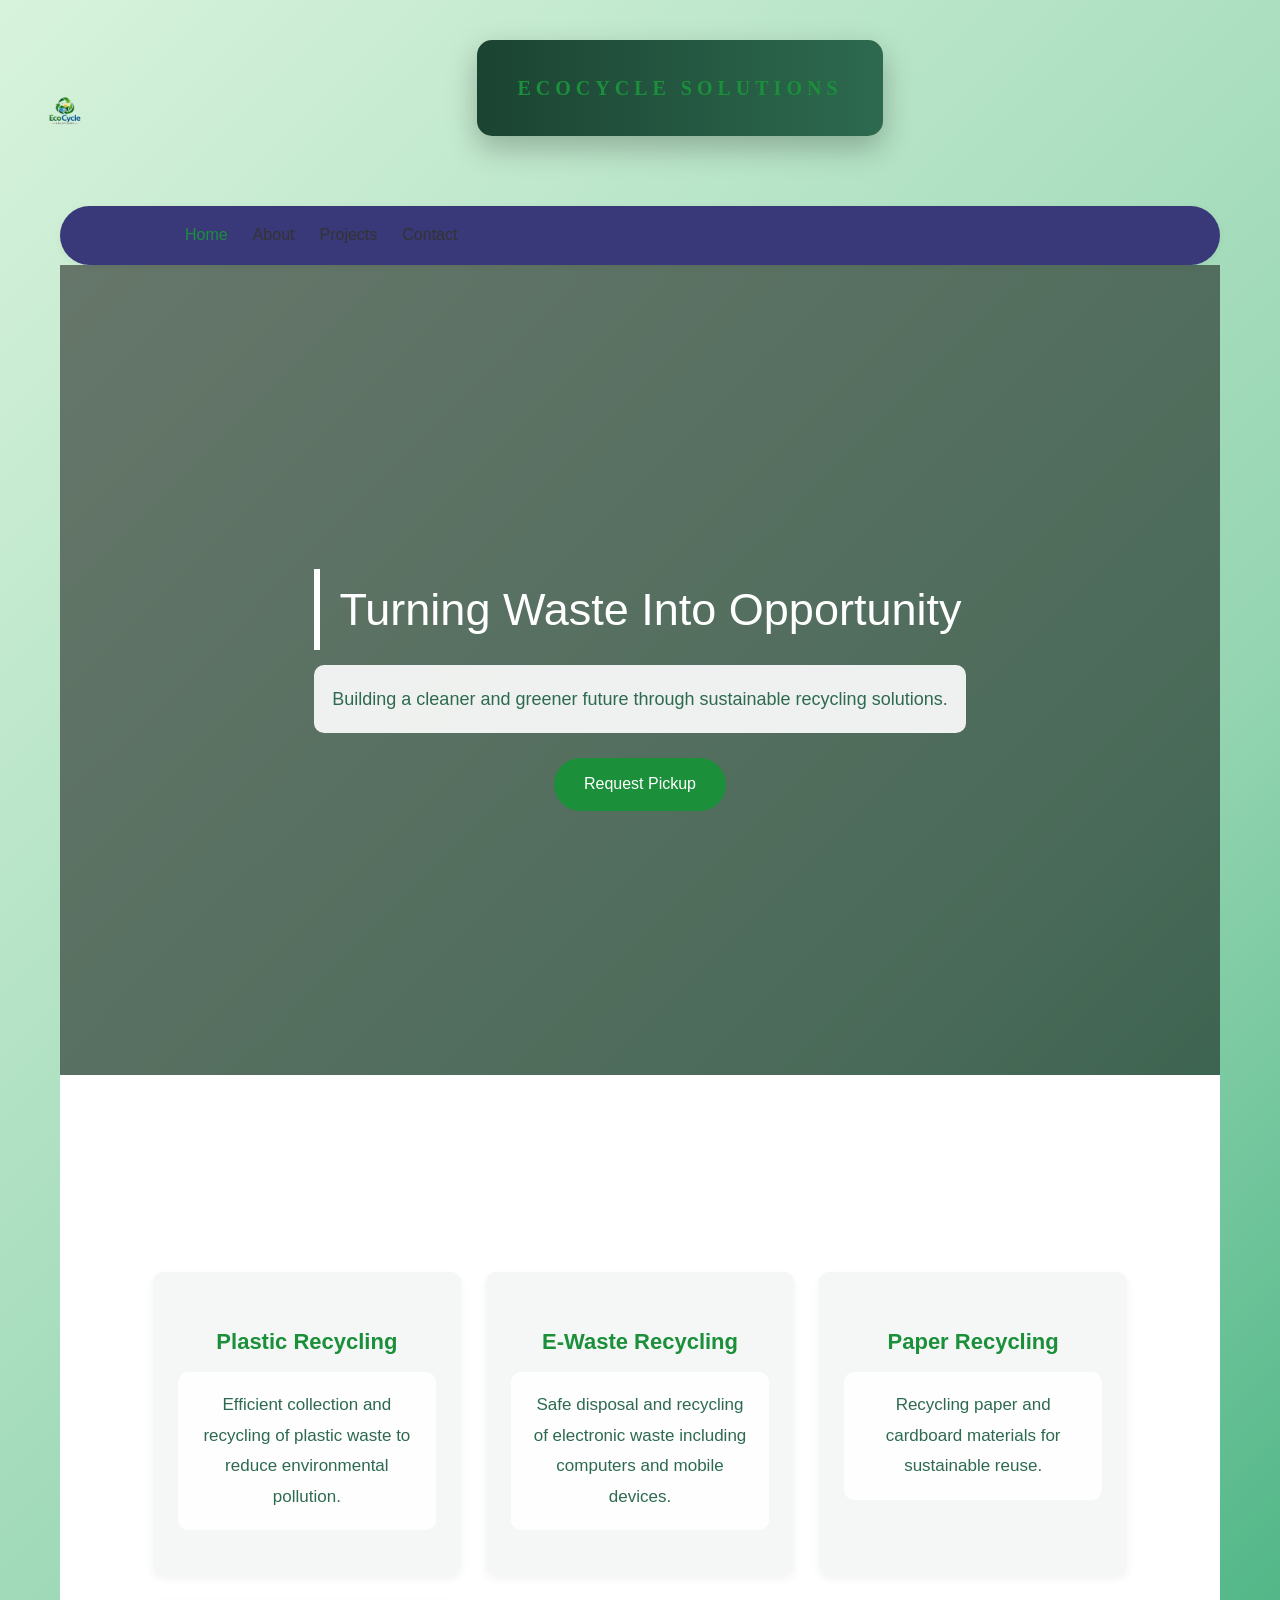
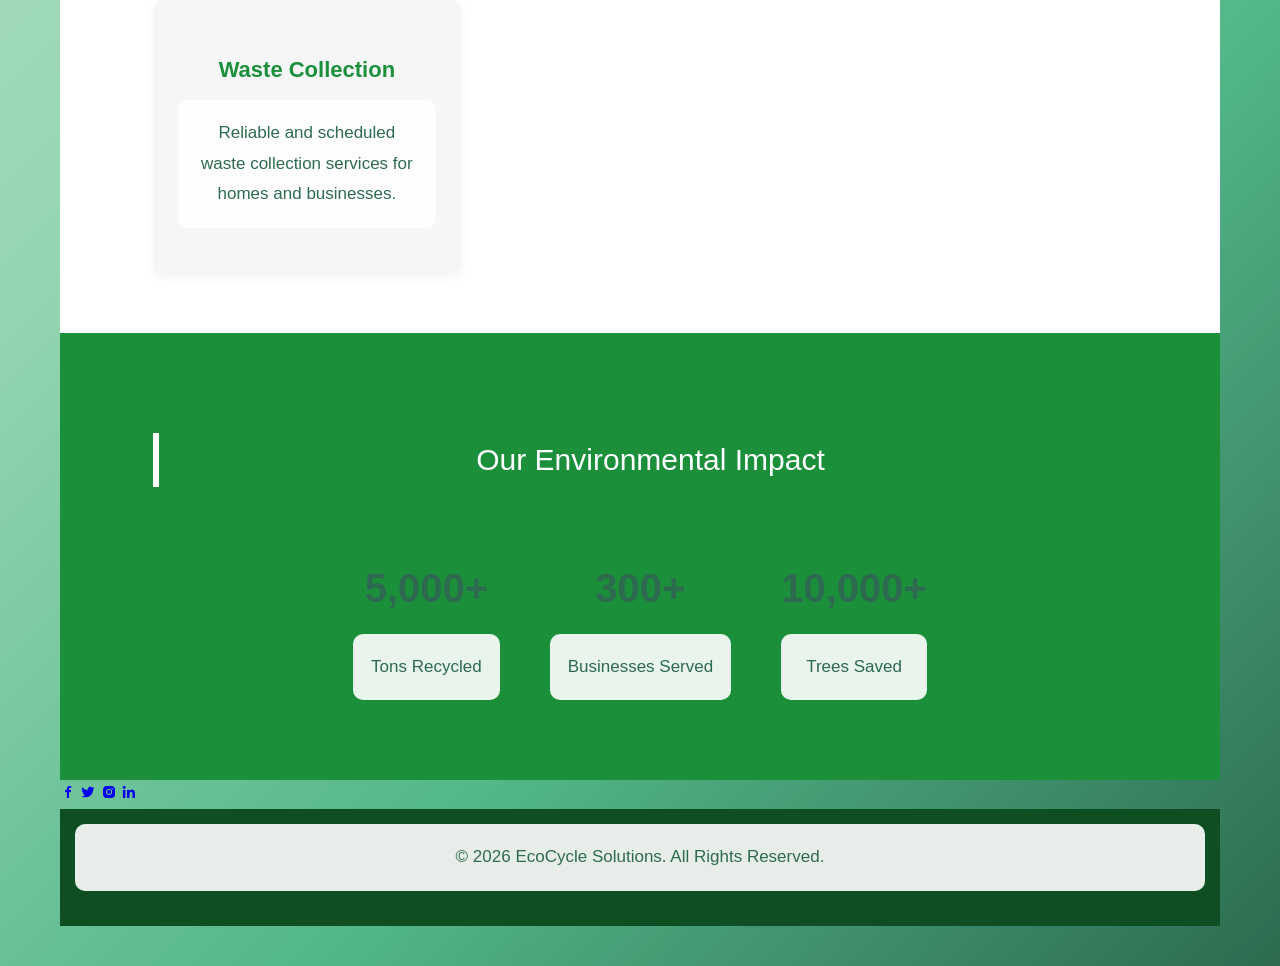
==== commit b1a2ac6e: "final" ====
--- a/index.html
+++ b/index.html
@@ -1,3 +1,4 @@
+<!--Stanley Okello-->
 <!DOCTYPE html>
 <html lang="en">
     <head>
--- a/style.css
+++ b/style.css
@@ -304,3 +304,154 @@
  
     }
 }
+img {
+    max-width: 320px;
+
+}
+
+.wrapper {
+    margin: 150px auto;
+    width: 70%;
+}
+
+body {
+    text-decoration: none;
+    /* background-color: darkgreen; */
+    font-family: Cambria, Cochin, Georgia, Times, 'Times New Roman', serif;
+}
+
+h2 {
+    font-size: larger;
+    font-weight: 200;
+    filter: brightness(10);
+
+}
+
+h2 :hover {
+    filter: brightness(20);
+    animation: 1s ease-in-out;
+}
+
+.speaker {
+    margin-top: 10px;
+    font-style: italic;
+    color: #555;
+}
+
+h1 {
+    font-family: Georgia, 'Times New Roman', Times, serif;
+    font-size: 2.5em;
+    color: #333;
+
+
+}
+
+.container {
+    display: flex;
+    gap: 20px;
+    margin-top: 20px;
+    width: 100%;
+    /* padding: 5px; */
+    border: 1px solid black;
+    margin: 0 auto;
+}
+
+.image {
+    height: 250px;
+}
+
+@import url('https://fonts.googleapis.com/css2?family=Poppins:wght@300;500;700;900&display=swap');
+
+body {
+    font-family: 'Poppins', sans-serif;
+    margin: 0;
+    padding: 40px;
+    line-height: 1.8;
+    color: #1b4332;
+
+    background: linear-gradient(135deg,
+            #d8f3dc 0%,
+            #b7e4c7 25%,
+            #95d5b2 50%,
+            #52b788 75%,
+            #2d6a4f 100%);
+
+    min-height: 100vh;
+}
+
+h1 {
+    font-size: 60px;
+    font-weight: 900;
+    text-align: center;
+    text-transform: uppercase;
+    letter-spacing: 5px;
+    color: #ffffff;
+
+    background: linear-gradient(to right, #1b4332, #2d6a4f);
+    padding: 30px 40px;
+    border-radius: 15px;
+    box-shadow: 0 12px 30px rgba(0, 0, 0, 0.25);
+
+    width: fit-content;
+    margin: 0 auto 50px auto;
+}
+
+h2 {
+    color: #1b4332;
+    font-size: 30px;
+    margin-top: 40px;
+    border-left: 6px solid #2d6a4f;
+    padding-left: 15px;
+}
+
+h3 {
+    color: #2d6a4f;
+    font-size: 22px;
+    margin-top: 25px;
+}
+
+p {
+    font-size: 17px;
+    background-color: rgba(255, 255, 255, 0.9);
+    color: #2d6a4f;
+    padding: 18px;
+    border-radius: 10px;
+    margin-bottom: 20px;
+}
+
+h1,
+h2,
+h3,
+p {
+    transition: all 0.3s ease;
+}
+
+h1:hover {
+    transform: scale(1.05);
+    background: linear-gradient(to right, blue, #2d6a4f);
+    box-shadow: 0 18px 40px rgba(0, 0, 0, 0.35);
+    cursor: pointer;
+}
+
+h2:hover {
+    color: #ffffff;
+    background-color: linear-gradient(to right, blue, #2d6a4f);
+    padding-left: 20px;
+    transform: translateY(-5px);
+    box-shadow: 0 10px 25px rgba(0, 0, 0, 0.15);
+} border-radius: 8px;
+    transform: scale(1.05);
+    background: linear-gradient(to right, blue, #2d6a4f);
+    box-shadow: 0 18px 40px rgba(0, 0, 0, 0.35);
+    cursor: pointer;
+
+}
+
+h3:hover {
+    color: #40916c;
+    transform: translateX(8px);
+}
+
+p:hover {
+    background-color: #f0fff4;
+   
--- a/style.css
+++ b/style.css
@@ -304,3 +304,154 @@
  
     }
 }
+img {
+    max-width: 320px;
+
+}
+
+.wrapper {
+    margin: 150px auto;
+    width: 70%;
+}
+
+body {
+    text-decoration: none;
+    /* background-color: darkgreen; */
+    font-family: Cambria, Cochin, Georgia, Times, 'Times New Roman', serif;
+}
+
+h2 {
+    font-size: larger;
+    font-weight: 200;
+    filter: brightness(10);
+
+}
+
+h2 :hover {
+    filter: brightness(20);
+    animation: 1s ease-in-out;
+}
+
+.speaker {
+    margin-top: 10px;
+    font-style: italic;
+    color: #555;
+}
+
+h1 {
+    font-family: Georgia, 'Times New Roman', Times, serif;
+    font-size: 2.5em;
+    color: #333;
+
+
+}
+
+.container {
+    display: flex;
+    gap: 20px;
+    margin-top: 20px;
+    width: 100%;
+    /* padding: 5px; */
+    border: 1px solid black;
+    margin: 0 auto;
+}
+
+.image {
+    height: 250px;
+}
+
+@import url('https://fonts.googleapis.com/css2?family=Poppins:wght@300;500;700;900&display=swap');
+
+body {
+    font-family: 'Poppins', sans-serif;
+    margin: 0;
+    padding: 40px;
+    line-height: 1.8;
+    color: #1b4332;
+
+    background: linear-gradient(135deg,
+            #d8f3dc 0%,
+            #b7e4c7 25%,
+            #95d5b2 50%,
+            #52b788 75%,
+            #2d6a4f 100%);
+
+    min-height: 100vh;
+}
+
+h1 {
+    font-size: 60px;
+    font-weight: 900;
+    text-align: center;
+    text-transform: uppercase;
+    letter-spacing: 5px;
+    color: #ffffff;
+
+    background: linear-gradient(to right, #1b4332, #2d6a4f);
+    padding: 30px 40px;
+    border-radius: 15px;
+    box-shadow: 0 12px 30px rgba(0, 0, 0, 0.25);
+
+    width: fit-content;
+    margin: 0 auto 50px auto;
+}
+
+h2 {
+    color: #1b4332;
+    font-size: 30px;
+    margin-top: 40px;
+    border-left: 6px solid #2d6a4f;
+    padding-left: 15px;
+}
+
+h3 {
+    color: #2d6a4f;
+    font-size: 22px;
+    margin-top: 25px;
+}
+
+p {
+    font-size: 17px;
+    background-color: rgba(255, 255, 255, 0.9);
+    color: #2d6a4f;
+    padding: 18px;
+    border-radius: 10px;
+    margin-bottom: 20px;
+}
+
+h1,
+h2,
+h3,
+p {
+    transition: all 0.3s ease;
+}
+
+h1:hover {
+    transform: scale(1.05);
+    background: linear-gradient(to right, blue, #2d6a4f);
+    box-shadow: 0 18px 40px rgba(0, 0, 0, 0.35);
+    cursor: pointer;
+}
+
+h2:hover {
+    color: #ffffff;
+    background-color: linear-gradient(to right, blue, #2d6a4f);
+    padding-left: 20px;
+    transform: translateY(-5px);
+    box-shadow: 0 10px 25px rgba(0, 0, 0, 0.15);
+} border-radius: 8px;
+    transform: scale(1.05);
+    background: linear-gradient(to right, blue, #2d6a4f);
+    box-shadow: 0 18px 40px rgba(0, 0, 0, 0.35);
+    cursor: pointer;
+
+}
+
+h3:hover {
+    color: #40916c;
+    transform: translateX(8px);
+}
+
+p:hover {
+    background-color: #f0fff4;
+   
